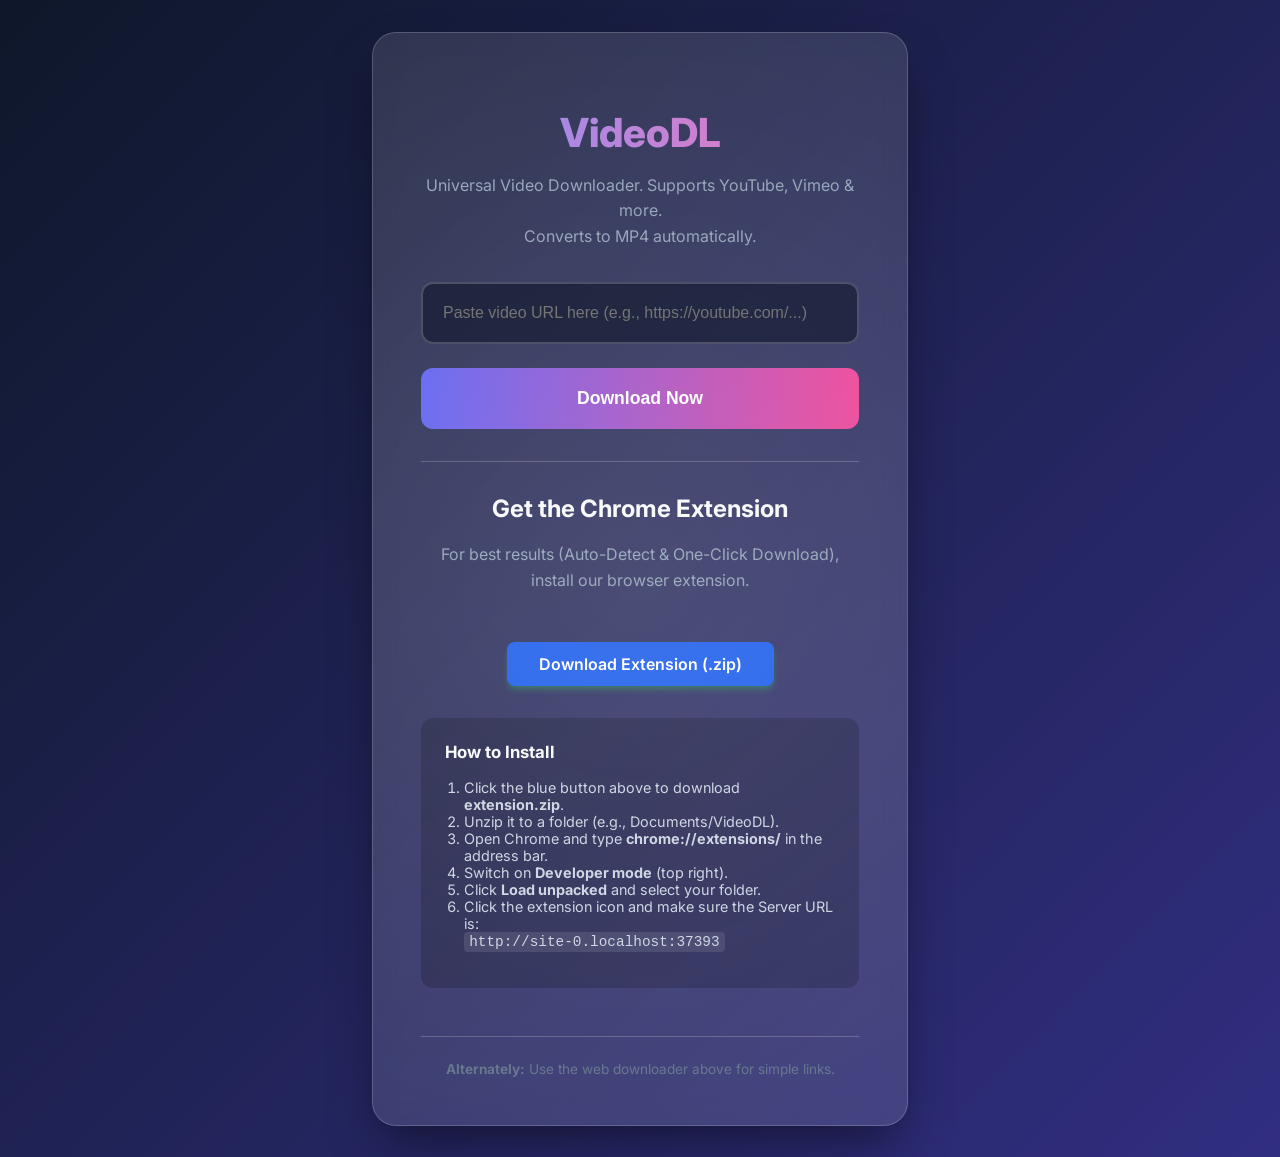
==== backend/static/index.html @ 5cdf6724 "Initial commit of VideoDL with modern UI" ====
<!DOCTYPE html>
<html lang="en">

<head>
    <meta charset="UTF-8">
    <meta name="viewport" content="width=device-width, initial-scale=1.0">
    <title>VideoDL - Universal Downloader</title>
    <link rel="preconnect" href="https://fonts.googleapis.com">
    <link href="https://fonts.googleapis.com/css2?family=Inter:wght@400;500;600;800&display=swap" rel="stylesheet">
    <style>
        :root {
            --primary: #6366f1;
            --secondary: #ec4899;
            --bg-grad: linear-gradient(135deg, #0f172a 0%, #312e81 100%);
            --glass: rgba(255, 255, 255, 0.1);
            --border: rgba(255, 255, 255, 0.2);
            --text: #f8fafc;
        }

        body {
            margin: 0;
            font-family: 'Inter', system-ui, -apple-system, sans-serif;
            background: var(--bg-grad);
            color: var(--text);
            min-height: 100vh;
            display: flex;
            align-items: center;
            justify-content: center;
            overflow-x: hidden;
        }

        .container {
            width: 100%;
            max-width: 600px;
            padding: 2rem;
            box-sizing: border-box;
        }

        .card {
            background: var(--glass);
            backdrop-filter: blur(12px);
            -webkit-backdrop-filter: blur(12px);
            border: 1px solid var(--border);
            border-radius: 24px;
            padding: 3rem;
            box-shadow: 0 25px 50px -12px rgba(0, 0, 0, 0.5);
            text-align: center;
            position: relative;
            overflow: hidden;
        }

        .card::before {
            content: '';
            position: absolute;
            top: -50%;
            left: -50%;
            width: 200%;
            height: 200%;
            background: radial-gradient(circle, rgba(255, 255, 255, 0.1) 0%, transparent 60%);
            transform: rotate(30deg);
            pointer-events: none;
        }

        h1 {
            font-size: 2.5rem;
            font-weight: 800;
            margin-bottom: 0.5rem;
            background: linear-gradient(to right, #818cf8, #f472b6);
            -webkit-background-clip: text;
            background-clip: text;
            -webkit-text-fill-color: transparent;
        }

        p {
            color: #94a3b8;
            margin-bottom: 2rem;
            line-height: 1.6;
        }

        .input-group {
            position: relative;
            margin-bottom: 1.5rem;
        }

        input {
            width: 100%;
            padding: 1.25rem;
            background: rgba(15, 23, 42, 0.6);
            border: 2px solid var(--border);
            border-radius: 12px;
            color: white;
            font-size: 1rem;
            outline: none;
            transition: all 0.3s ease;
            box-sizing: border-box;
        }

        input:focus {
            border-color: var(--primary);
            box-shadow: 0 0 0 4px rgba(99, 102, 241, 0.2);
        }

        button {
            width: 100%;
            padding: 1.25rem;
            background: linear-gradient(to right, var(--primary), var(--secondary));
            border: none;
            border-radius: 12px;
            color: white;
            font-size: 1.1rem;
            font-weight: 600;
            cursor: pointer;
            transition: transform 0.2s, opacity 0.2s;
        }

        button:hover {
            transform: translateY(-2px);
            opacity: 0.9;
        }

        button:disabled {
            opacity: 0.6;
            cursor: not-allowed;
            transform: none;
        }

        .status {
            margin-top: 1.5rem;
            padding: 1rem;
            border-radius: 12px;
            font-weight: 500;
            display: none;
        }

        .status.processing {
            background: rgba(59, 130, 246, 0.2);
            color: #60a5fa;
            border: 1px solid rgba(59, 130, 246, 0.3);
        }

        .status.success {
            background: rgba(34, 197, 94, 0.2);
            color: #4ade80;
            border: 1px solid rgba(34, 197, 94, 0.3);
        }

        .status.error {
            background: rgba(239, 68, 68, 0.2);
            color: #f87171;
            border: 1px solid rgba(239, 68, 68, 0.3);
            white-space: pre-wrap;
            word-break: break-word;
            text-align: left;
            font-size: 0.9rem;
        }

        .progress-bar-container {
            margin-top: 0.75rem;
            background: rgba(0, 0, 0, 0.3);
            border-radius: 8px;
            overflow: hidden;
            height: 6px;
        }

        .progress-bar {
            height: 100%;
            background: linear-gradient(to right, var(--primary), var(--secondary));
            border-radius: 8px;
            transition: width 0.3s ease;
            width: 0%;
        }

        .progress-text {
            margin-top: 0.5rem;
            font-size: 0.85rem;
            color: #94a3b8;
        }

        .spinner {
            display: inline-block;
            width: 16px;
            height: 16px;
            border: 2px solid rgba(96, 165, 250, 0.3);
            border-top-color: #60a5fa;
            border-radius: 50%;
            animation: spin 0.8s linear infinite;
            vertical-align: middle;
            margin-right: 8px;
        }

        @keyframes spin {
            to {
                transform: rotate(360deg);
            }
        }

        .download-link {
            display: inline-block;
            margin-top: 1rem;
            padding: 0.75rem 2rem;
            background: #22c55e;
            color: white;
            text-decoration: none;
            border-radius: 8px;
            font-weight: 600;
            box-shadow: 0 4px 6px -1px rgba(34, 197, 94, 0.4);
            transition: transform 0.2s;
        }

        .download-link:hover {
            transform: translateY(-2px);
        }

        .tips {
            margin-top: 3rem;
            font-size: 0.85rem;
            color: #64748b;
            border-top: 1px solid var(--border);
            padding-top: 1.5rem;
        }
    </style>
</head>

<body>
    <div class="container">
        <div class="card">
            <h1>VideoDL</h1>
            <p>Universal Video Downloader. Supports YouTube, Vimeo & more.<br>Converts to MP4 automatically.</p>

            <div class="input-group">
                <input type="text" id="urlInput" placeholder="Paste video URL here (e.g., https://youtube.com/...)">
            </div>

            <button id="dlBtn">Download Now</button>

            <div id="status" class="status"></div>
            <div id="progressContainer" style="display:none;">
                <div class="progress-bar-container">
                    <div class="progress-bar" id="progressBar"></div>
                </div>
                <div class="progress-text" id="progressText"></div>
            </div>
            <div id="result"></div>

            <div class="divider" style="margin: 2rem 0; border-top: 1px solid var(--border);"></div>

            <h2>Get the Chrome Extension</h2>
            <p>For best results (Auto-Detect & One-Click Download), install our browser extension.</p>

            <a href="/static/extension.zip" class="download-link" style="background: #2563eb;">Download Extension
                (.zip)</a>

            <div class="instructions"
                style="text-align: left; margin-top: 2rem; background: rgba(0,0,0,0.2); padding: 1.5rem; border-radius: 12px; font-size: 0.9rem;">
                <h3 style="margin-top:0">How to Install</h3>
                <ol style="padding-left: 1.2rem; color: #cbd5e1;">
                    <li>Click the blue button above to download <strong>extension.zip</strong>.</li>
                    <li>Unzip it to a folder (e.g., Documents/VideoDL).</li>
                    <li>Open Chrome and type <strong>chrome://extensions/</strong> in the address bar.</li>
                    <li>Switch on <strong>Developer mode</strong> (top right).</li>
                    <li>Click <strong>Load unpacked</strong> and select your folder.</li>
                    <li>Click the extension icon and make sure the Server URL is: <br><code
                            style="background:rgba(255,255,255,0.1); padding:2px 5px; border-radius:4px;"
                            id="serverUrlDisplay">...</code></li>
                </ol>
            </div>

            <div class="tips">
                <strong>Alternately:</strong> Use the web downloader above for simple links.
            </div>
        </div>
    </div>

    <script>
        document.addEventListener('DOMContentLoaded', () => {
            const btn = document.getElementById('dlBtn');
            const input = document.getElementById('urlInput');
            const statusDiv = document.getElementById('status');
            const resultDiv = document.getElementById('result');
            const progressContainer = document.getElementById('progressContainer');
            const progressBar = document.getElementById('progressBar');
            const progressText = document.getElementById('progressText');

            // Display current origin for easy copy-paste
            const serverUrlDisplay = document.getElementById('serverUrlDisplay');
            if (serverUrlDisplay) serverUrlDisplay.textContent = window.location.origin;

            // Check for URL param
            const urlParams = new URLSearchParams(window.location.search);
            if (urlParams.has('url')) {
                input.value = urlParams.get('url');
            }

            function parseProgress(progressStr) {
                const match = progressStr.match(/([\d.]+)%/);
                return match ? parseFloat(match[1]) : null;
            }

            async function pollJob(jobId) {
                const interval = setInterval(async () => {
                    try {
                        const res = await fetch(`/jobs/${jobId}`);
                        const data = await res.json();

                        if (data.progress) {
                            progressText.textContent = data.progress;
                            const pct = parseProgress(data.progress);
                            if (pct !== null) {
                                progressBar.style.width = pct + '%';
                            }
                        }

                        if (data.status === 'done') {
                            clearInterval(interval);
                            statusDiv.className = 'status success';
                            statusDiv.innerHTML = '✅ Download Complete!';
                            progressBar.style.width = '100%';
                            progressText.textContent = data.progress || 'Done!';

                            const link = document.createElement('a');
                            link.href = data.download_url;
                            link.className = 'download-link';
                            link.textContent = '💾 Save MP4 File';
                            link.download = '';
                            resultDiv.innerHTML = '';
                            resultDiv.appendChild(link);

                            btn.disabled = false;
                            btn.textContent = 'Download Another';
                        } else if (data.status === 'error') {
                            clearInterval(interval);
                            statusDiv.className = 'status error';
                            statusDiv.textContent = '❌ Error:\n' + (data.error || 'Unknown error');
                            progressContainer.style.display = 'none';
                            btn.disabled = false;
                            btn.textContent = 'Try Again';
                        }
                    } catch (e) {
                        console.error(e);
                    }
                }, 2000);
            }

            if (btn) {
                btn.onclick = async () => {
                    const url = input.value.trim();
                    if (!url) return;

                    btn.disabled = true;
                    btn.textContent = 'Processing...';
                    statusDiv.style.display = 'block';
                    statusDiv.className = 'status processing';
                    statusDiv.innerHTML = '<span class="spinner"></span> Connecting to server...';
                    resultDiv.innerHTML = '';
                    progressContainer.style.display = 'block';
                    progressBar.style.width = '0%';
                    progressText.textContent = 'Waiting for server...';

                    try {
                        const res = await fetch('/download', {
                            method: 'POST',
                            headers: { 'Content-Type': 'application/json' },
                            body: JSON.stringify({ url: url })
                        });

                        if (res.ok) {
                            const data = await res.json();
                            statusDiv.innerHTML = '<span class="spinner"></span> Downloading & converting...';
                            progressText.textContent = 'Job started, waiting for progress...';
                            pollJob(data.job_id);
                        } else {
                            const err = await res.json();
                            throw new Error(err.detail || 'Server rejected request (' + res.status + ')');
                        }
                    } catch (e) {
                        statusDiv.className = 'status error';
                        statusDiv.textContent = '❌ Connection Failed:\n' + e.message;
                        progressContainer.style.display = 'none';
                        btn.disabled = false;
                        btn.textContent = 'Try Again';
                    }
                };
            }
        });
    </script>
</body>

</html>
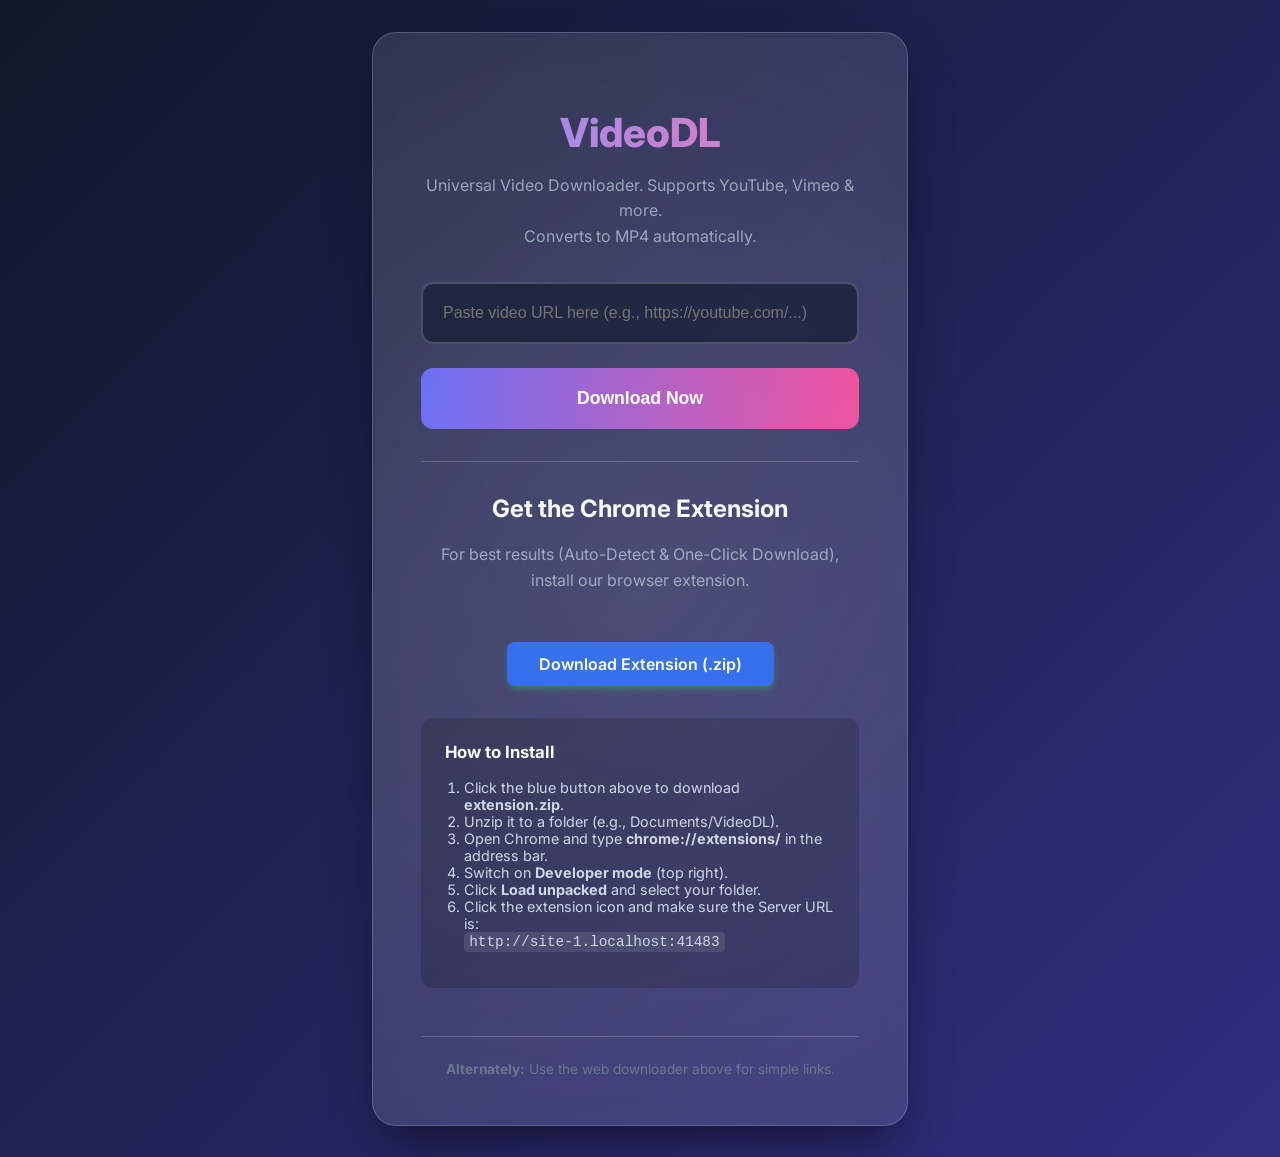
==== commit c3eccacf: "Auto-download video to user Downloads folder on completion" ====
--- a/backend/static/index.html
+++ b/backend/static/index.html
@@ -317,10 +317,20 @@
                             progressBar.style.width = '100%';
                             progressText.textContent = data.progress || 'Done!';
 
+                            // Auto-trigger download to browser's Downloads folder
+                            const autoLink = document.createElement('a');
+                            autoLink.href = data.download_url;
+                            autoLink.download = '';
+                            autoLink.style.display = 'none';
+                            document.body.appendChild(autoLink);
+                            autoLink.click();
+                            document.body.removeChild(autoLink);
+
+                            // Also show manual fallback link
                             const link = document.createElement('a');
                             link.href = data.download_url;
                             link.className = 'download-link';
-                            link.textContent = '💾 Save MP4 File';
+                            link.textContent = '💾 Save MP4 File (click if download didn\'t start)';
                             link.download = '';
                             resultDiv.innerHTML = '';
                             resultDiv.appendChild(link);
